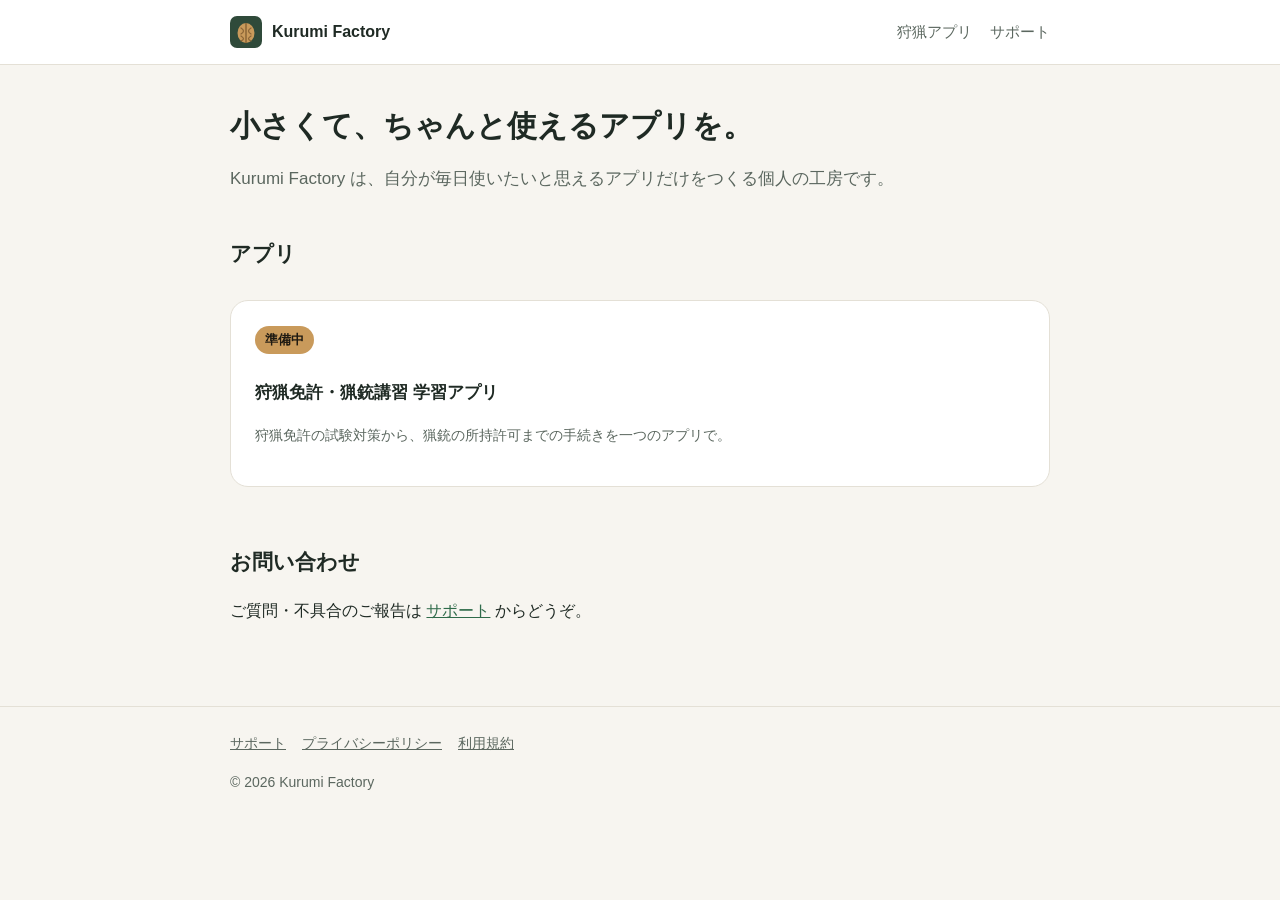
==== index.html @ f7690be2 "kurumifactory.com 公式サイトの初版（狩猟アプリ紹介・サポート・規約類） App Store 審査に必要なサポート URL とプライバシーポリシーを用意するため。  Co-Author" ====
<!doctype html>
<html lang="ja"><head>
<meta charset="utf-8"><meta name="viewport" content="width=device-width,initial-scale=1">
<title>Kurumi Factory</title><meta name="description" content="毎日の「やりたい」を支える、小さくて使いやすいアプリをつくっています。">
<meta property="og:title" content="Kurumi Factory"><meta property="og:description" content="毎日の「やりたい」を支える、小さくて使いやすいアプリをつくっています。">
<meta property="og:url" content="https://kurumifactory.com/"><meta property="og:type" content="website">
<meta name="color-scheme" content="light dark">
<link rel="icon" href="/assets/favicon.svg" type="image/svg+xml">
<link rel="stylesheet" href="/assets/site.css">
</head><body>
<header><div class="wrap"><a class="brand" href="/"><img src="/assets/favicon.svg" alt="">Kurumi Factory</a>
<nav><a href="/hunting/">狩猟アプリ</a><a href="/support/">サポート</a></nav></div></header>
<main><div class="wrap">
<h1>小さくて、ちゃんと使えるアプリを。</h1>
<p class="lead">Kurumi Factory は、自分が毎日使いたいと思えるアプリだけをつくる個人の工房です。</p>
<h2>アプリ</h2>
<div class="grid">
<a class="card" href="/hunting/" style="text-decoration:none;color:inherit">
<span class="badge">準備中</span><h3>狩猟免許・猟銃講習 学習アプリ</h3>
<p class="muted">狩猟免許の試験対策から、猟銃の所持許可までの手続きを一つのアプリで。</p></a>
</div>
<h2>お問い合わせ</h2>
<p>ご質問・不具合のご報告は <a href="/support/">サポート</a> からどうぞ。</p>
</div></main>
<footer><div class="wrap"><a href="/support/">サポート</a><a href="/privacy/">プライバシーポリシー</a><a href="/terms/">利用規約</a>
<p>&copy; 2026 Kurumi Factory</p></div></footer>
</body></html>
---- assets/site.css ----
/* Kurumi Factory 公式サイト共通スタイル（ライト/ダーク自動対応） */
:root{--bg:#f7f5f0;--card:#fff;--text:#1f2a24;--sub:#5b675f;--line:#e4e0d6;--accent:#2f6b4a;--accent2:#c99a5b;--radius:18px}
@media (prefers-color-scheme:dark){:root{--bg:#121714;--card:#1b221e;--text:#eef2ee;--sub:#a3b0a7;--line:#2a332e;--accent:#6fc196;--accent2:#d9b07a}}
*{box-sizing:border-box}
html{-webkit-text-size-adjust:100%}
body{margin:0;background:var(--bg);color:var(--text);font:16px/1.8 -apple-system,BlinkMacSystemFont,"Hiragino Sans","Noto Sans JP",sans-serif}
a{color:var(--accent)}
.wrap{max-width:860px;margin:0 auto;padding:0 20px}
header{border-bottom:1px solid var(--line);background:var(--card)}
header .wrap{display:flex;align-items:center;justify-content:space-between;height:64px}
.brand{display:flex;gap:10px;align-items:center;font-weight:700;text-decoration:none;color:var(--text)}
.brand img{width:32px;height:32px}
nav a{margin-left:18px;text-decoration:none;color:var(--sub);font-size:15px}
nav a:hover{color:var(--accent)}
main{padding:40px 0 64px}
h1{font-size:30px;line-height:1.4;margin:0 0 12px}
h2{font-size:21px;margin:40px 0 12px}
h3{font-size:17px;margin:24px 0 6px}
.lead{color:var(--sub);font-size:17px}
.card{background:var(--card);border:1px solid var(--line);border-radius:var(--radius);padding:24px;margin:16px 0}
.grid{display:grid;gap:16px;grid-template-columns:repeat(auto-fit,minmax(240px,1fr))}
.badge{display:inline-block;font-size:13px;padding:2px 10px;border-radius:99px;background:var(--accent2);color:#1f1a12;font-weight:700}
.btn{display:inline-block;background:var(--accent);color:#fff;padding:12px 22px;border-radius:12px;text-decoration:none;font-weight:700}
@media (prefers-color-scheme:dark){.btn{color:#0d1611}}
details{background:var(--card);border:1px solid var(--line);border-radius:14px;padding:14px 18px;margin:10px 0}
summary{cursor:pointer;font-weight:700}
footer{border-top:1px solid var(--line);color:var(--sub);font-size:14px;padding:24px 0}
footer a{color:var(--sub);margin-right:16px}
.muted{color:var(--sub);font-size:14px}
@media (max-width:560px){nav a{margin-left:12px;font-size:14px}h1{font-size:25px}}
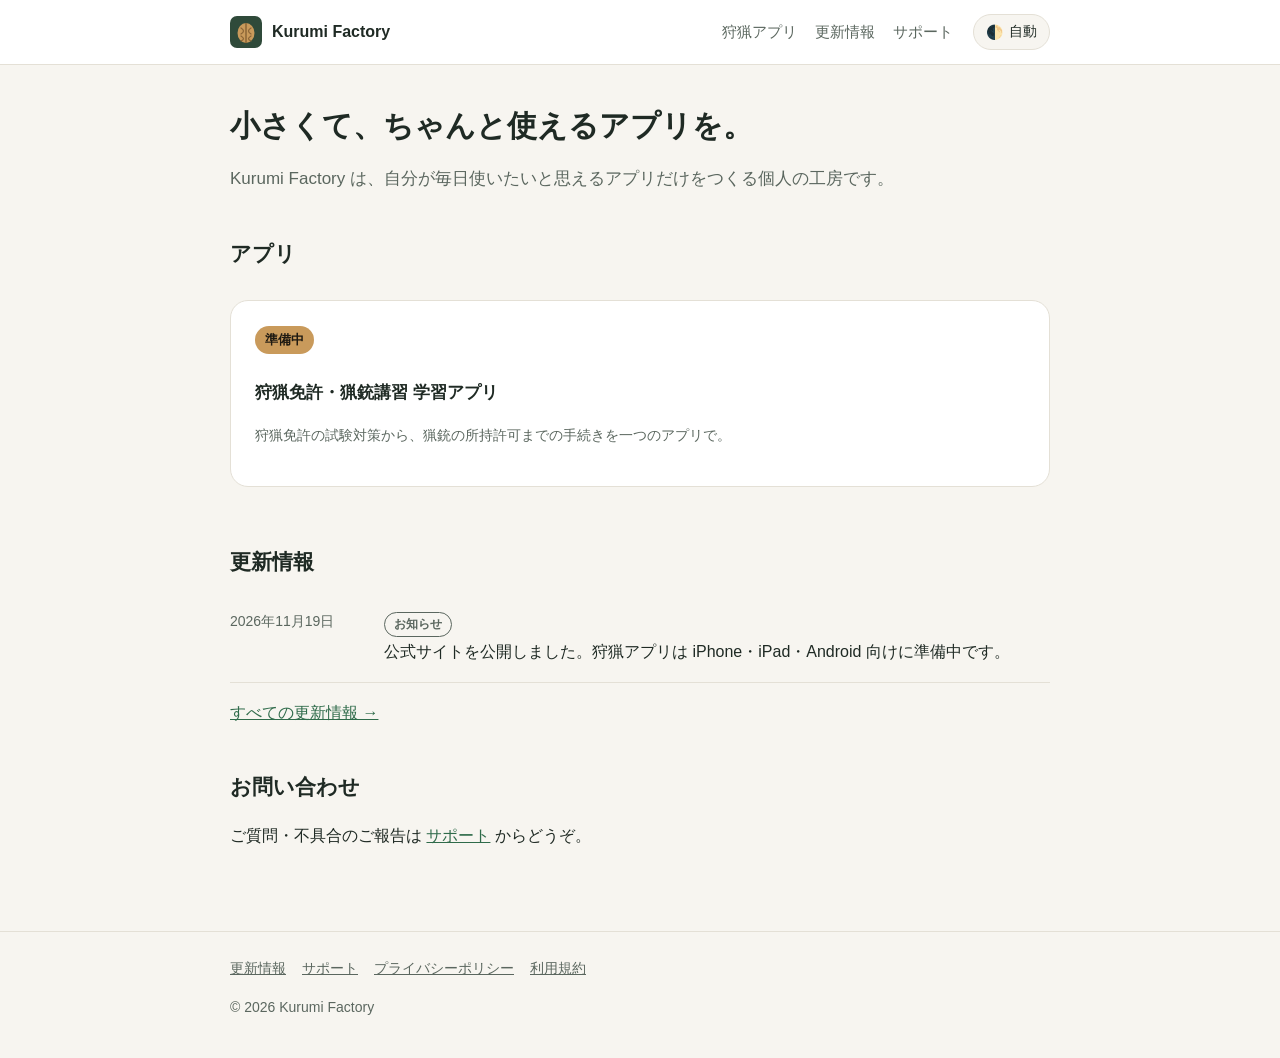
==== commit ebafe3f6: "更新情報ページとライト/ダーク切替を追加 リリース・アップデート・修正を告知する場所と、端末設定に関係なく表示モードを選べるようにするため。 スマホのヘッダーは2段にして押しやすくした。  Co-Au" ====
--- a/index.html
+++ b/index.html
@@ -7,9 +7,11 @@
 <meta name="color-scheme" content="light dark">
 <link rel="icon" href="/assets/favicon.svg" type="image/svg+xml">
 <link rel="stylesheet" href="/assets/site.css">
+<script src="/assets/theme.js"></script>
 </head><body>
 <header><div class="wrap"><a class="brand" href="/"><img src="/assets/favicon.svg" alt="">Kurumi Factory</a>
-<nav><a href="/hunting/">狩猟アプリ</a><a href="/support/">サポート</a></nav></div></header>
+<div class="head-right"><nav><a href="/hunting/">狩猟アプリ</a><a href="/news/">更新情報</a><a href="/support/">サポート</a></nav>
+<button id="theme-btn" class="theme-btn" type="button"><span class="icon">🌓</span><span class="label">自動</span></button></div></div></header>
 <main><div class="wrap">
 <h1>小さくて、ちゃんと使えるアプリを。</h1>
 <p class="lead">Kurumi Factory は、自分が毎日使いたいと思えるアプリだけをつくる個人の工房です。</p>
@@ -19,9 +21,12 @@
 <span class="badge">準備中</span><h3>狩猟免許・猟銃講習 学習アプリ</h3>
 <p class="muted">狩猟免許の試験対策から、猟銃の所持許可までの手続きを一つのアプリで。</p></a>
 </div>
+<h2>更新情報</h2>
+<ul class="news"><li><time datetime="2026-11-19">2026年11月19日</time><div><span class="tag tag-info">お知らせ</span><div>公式サイトを公開しました。狩猟アプリは iPhone・iPad・Android 向けに準備中です。</div></div></li></ul>
+<p><a href="/news/">すべての更新情報 →</a></p>
 <h2>お問い合わせ</h2>
 <p>ご質問・不具合のご報告は <a href="/support/">サポート</a> からどうぞ。</p>
 </div></main>
-<footer><div class="wrap"><a href="/support/">サポート</a><a href="/privacy/">プライバシーポリシー</a><a href="/terms/">利用規約</a>
+<footer><div class="wrap"><a href="/news/">更新情報</a><a href="/support/">サポート</a><a href="/privacy/">プライバシーポリシー</a><a href="/terms/">利用規約</a>
 <p>&copy; 2026 Kurumi Factory</p></div></footer>
 </body></html>
--- a/assets/site.css
+++ b/assets/site.css
@@ -1,6 +1,8 @@
-/* Kurumi Factory 公式サイト共通スタイル（ライト/ダーク自動対応） */
-:root{--bg:#f7f5f0;--card:#fff;--text:#1f2a24;--sub:#5b675f;--line:#e4e0d6;--accent:#2f6b4a;--accent2:#c99a5b;--radius:18px}
-@media (prefers-color-scheme:dark){:root{--bg:#121714;--card:#1b221e;--text:#eef2ee;--sub:#a3b0a7;--line:#2a332e;--accent:#6fc196;--accent2:#d9b07a}}
+/* Kurumi Factory 公式サイト共通スタイル（ライト/ダーク: 自動＝端末の設定、または手動で固定） */
+:root{--bg:#f7f5f0;--card:#fff;--text:#1f2a24;--sub:#5b675f;--line:#e4e0d6;--accent:#2f6b4a;--accent2:#c99a5b;--btn-text:#fff;--radius:18px;color-scheme:light}
+/* 自動のときは端末の設定に従う。data-theme が付いていればそちらを優先 */
+@media (prefers-color-scheme:dark){:root:not([data-theme=light]){--bg:#121714;--card:#1b221e;--text:#eef2ee;--sub:#a3b0a7;--line:#2a332e;--accent:#6fc196;--accent2:#d9b07a;--btn-text:#0d1611;color-scheme:dark}}
+:root[data-theme=dark]{--bg:#121714;--card:#1b221e;--text:#eef2ee;--sub:#a3b0a7;--line:#2a332e;--accent:#6fc196;--accent2:#d9b07a;--btn-text:#0d1611;color-scheme:dark}
 *{box-sizing:border-box}
 html{-webkit-text-size-adjust:100%}
 body{margin:0;background:var(--bg);color:var(--text);font:16px/1.8 -apple-system,BlinkMacSystemFont,"Hiragino Sans","Noto Sans JP",sans-serif}
@@ -20,11 +22,30 @@
 .card{background:var(--card);border:1px solid var(--line);border-radius:var(--radius);padding:24px;margin:16px 0}
 .grid{display:grid;gap:16px;grid-template-columns:repeat(auto-fit,minmax(240px,1fr))}
 .badge{display:inline-block;font-size:13px;padding:2px 10px;border-radius:99px;background:var(--accent2);color:#1f1a12;font-weight:700}
-.btn{display:inline-block;background:var(--accent);color:#fff;padding:12px 22px;border-radius:12px;text-decoration:none;font-weight:700}
-@media (prefers-color-scheme:dark){.btn{color:#0d1611}}
+.btn{display:inline-block;background:var(--accent);color:var(--btn-text);padding:12px 22px;border-radius:12px;text-decoration:none;font-weight:700}
 details{background:var(--card);border:1px solid var(--line);border-radius:14px;padding:14px 18px;margin:10px 0}
 summary{cursor:pointer;font-weight:700}
 footer{border-top:1px solid var(--line);color:var(--sub);font-size:14px;padding:24px 0}
 footer a{color:var(--sub);margin-right:16px}
 .muted{color:var(--sub);font-size:14px}
 @media (max-width:560px){nav a{margin-left:12px;font-size:14px}h1{font-size:25px}}
+/* ヘッダー右側（ナビ＋テーマ切替） */
+.head-right{display:flex;align-items:center;gap:6px}
+.theme-btn{margin-left:14px;border:1px solid var(--line);background:var(--bg);color:var(--text);border-radius:99px;height:36px;padding:0 12px;font-size:14px;cursor:pointer;display:flex;align-items:center;gap:6px}
+.theme-btn:hover{border-color:var(--accent)}
+/* 更新情報 */
+.news{list-style:none;padding:0;margin:0}
+.news li{display:grid;grid-template-columns:140px 1fr;gap:4px 14px;padding:16px 0;border-bottom:1px solid var(--line)}
+.news time{color:var(--sub);font-size:14px;white-space:nowrap;font-variant-numeric:tabular-nums}
+.news .tag{display:inline-block;font-size:12px;font-weight:700;padding:1px 9px;border-radius:99px;margin-right:8px;border:1px solid currentColor}
+.tag-release{color:var(--accent)}.tag-update{color:#3b82c4}.tag-fix{color:#c9643b}.tag-info{color:var(--sub)}
+.news .app{color:var(--sub);font-size:13px}
+@media (max-width:560px){.news li{grid-template-columns:1fr}.theme-btn .label{display:none}.theme-btn{margin-left:10px;padding:0 10px}}
+/* スマホ: 1段目にロゴ、2段目にメニューと切替ボタン */
+@media (max-width:560px){
+header .wrap{height:auto;flex-wrap:wrap;padding-top:12px;padding-bottom:8px;row-gap:6px}
+.brand{white-space:nowrap}
+.head-right{width:100%;justify-content:space-between}
+nav a{margin:0 16px 0 0;font-size:15px;line-height:44px}
+.theme-btn{margin-left:0}
+}
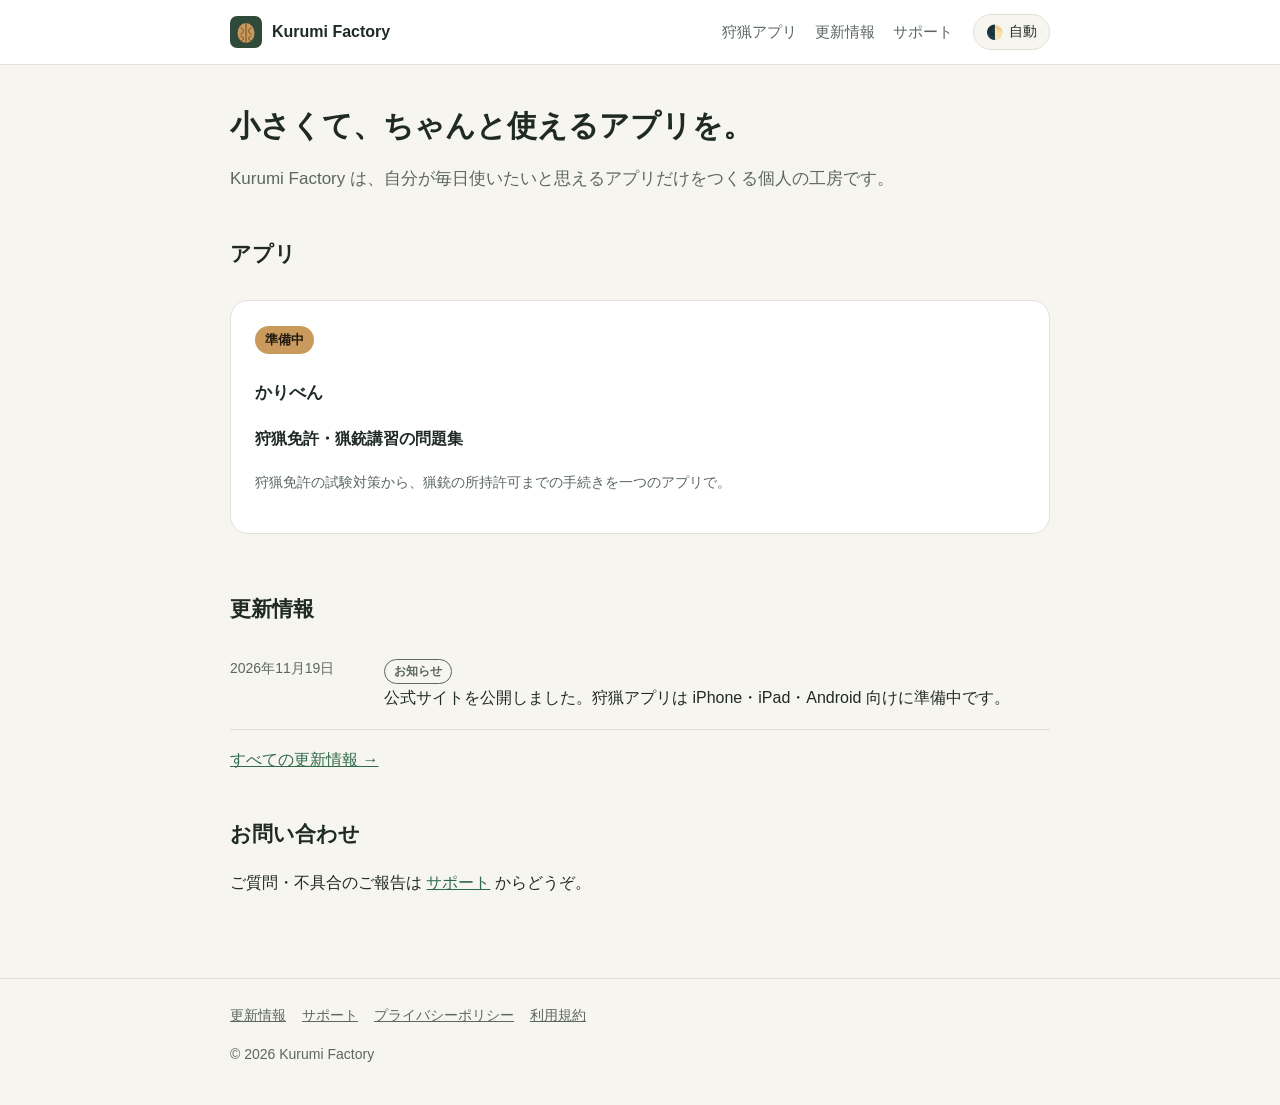
==== commit a848d448: "アプリ名を「かりべん」にする サイトのアプリ名を仮の名前から変更し、説明（狩猟免許・猟銃講習の問題集）を添える。  Co-Authored-By: Claude Opus 5.5 <noreply@a" ====
--- a/index.html
+++ b/index.html
@@ -18,7 +18,8 @@
 <h2>アプリ</h2>
 <div class="grid">
 <a class="card" href="/hunting/" style="text-decoration:none;color:inherit">
-<span class="badge">準備中</span><h3>狩猟免許・猟銃講習 学習アプリ</h3>
+<span class="badge">準備中</span><h3>かりべん</h3>
+<p><b>狩猟免許・猟銃講習の問題集</b></p>
 <p class="muted">狩猟免許の試験対策から、猟銃の所持許可までの手続きを一つのアプリで。</p></a>
 </div>
 <h2>更新情報</h2>
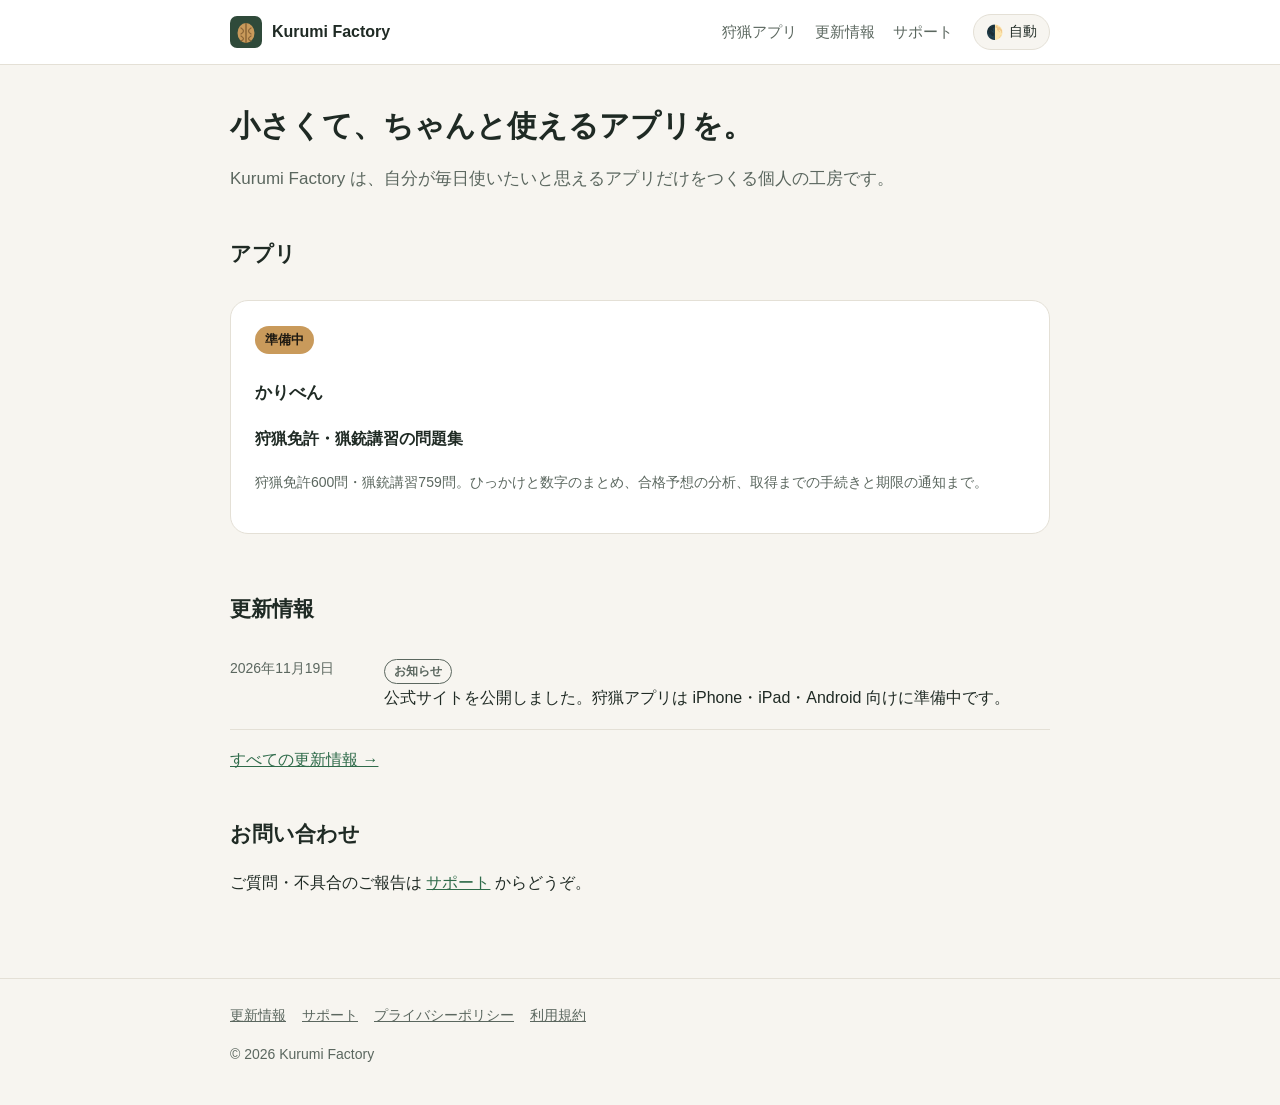
==== commit 69d62d24: "かりべんの紹介ページを詳しくする・サポートのよくある質問をアプリの実際の機能に合わせる - 紹介ページ: 問題数などの数字、対象の方、できること8項目、無料版と有料版の比較表、サポートの約束、もとにし" ====
--- a/index.html
+++ b/index.html
@@ -20,7 +20,7 @@
 <a class="card" href="/hunting/" style="text-decoration:none;color:inherit">
 <span class="badge">準備中</span><h3>かりべん</h3>
 <p><b>狩猟免許・猟銃講習の問題集</b></p>
-<p class="muted">狩猟免許の試験対策から、猟銃の所持許可までの手続きを一つのアプリで。</p></a>
+<p class="muted">狩猟免許600問・猟銃講習759問。ひっかけと数字のまとめ、合格予想の分析、取得までの手続きと期限の通知まで。</p></a>
 </div>
 <h2>更新情報</h2>
 <ul class="news"><li><time datetime="2026-11-19">2026年11月19日</time><div><span class="tag tag-info">お知らせ</span><div>公式サイトを公開しました。狩猟アプリは iPhone・iPad・Android 向けに準備中です。</div></div></li></ul>
--- a/assets/site.css
+++ b/assets/site.css
@@ -49,3 +49,19 @@
 nav a{margin:0 16px 0 0;font-size:15px;line-height:44px}
 .theme-btn{margin-left:0}
 }
+/* アプリ紹介ページ: 数字・比較表・ストアボタン */
+.stats{display:grid;grid-template-columns:repeat(auto-fit,minmax(150px,1fr));gap:12px;margin:20px 0}
+.stat{background:var(--card);border:1px solid var(--line);border-radius:var(--radius);padding:16px 18px}
+.stat b{display:block;font-size:28px;line-height:1.2;font-variant-numeric:tabular-nums}
+.stat span{color:var(--sub);font-size:14px}
+.stores{display:flex;flex-wrap:wrap;gap:10px;margin:20px 0 8px}
+.store{display:inline-flex;align-items:center;gap:8px;padding:12px 20px;border-radius:12px;border:1px solid var(--line);background:var(--card);color:var(--sub);font-weight:700;text-decoration:none}
+.compare{width:100%;border-collapse:separate;border-spacing:0;background:var(--card);border:1px solid var(--line);border-radius:var(--radius);overflow:hidden;margin:16px 0}
+.compare th,.compare td{padding:12px 14px;border-bottom:1px solid var(--line);text-align:left;vertical-align:top;font-size:15px}
+.compare tr:last-child th,.compare tr:last-child td{border-bottom:0}
+.compare thead th{background:var(--bg);font-size:14px}
+.compare td.paid{font-weight:700}
+.checks{padding-left:0;list-style:none}
+.checks li{padding-left:28px;position:relative;margin:8px 0}
+.checks li::before{content:"✓";position:absolute;left:4px;color:var(--accent);font-weight:900}
+.links li{margin:6px 0}
